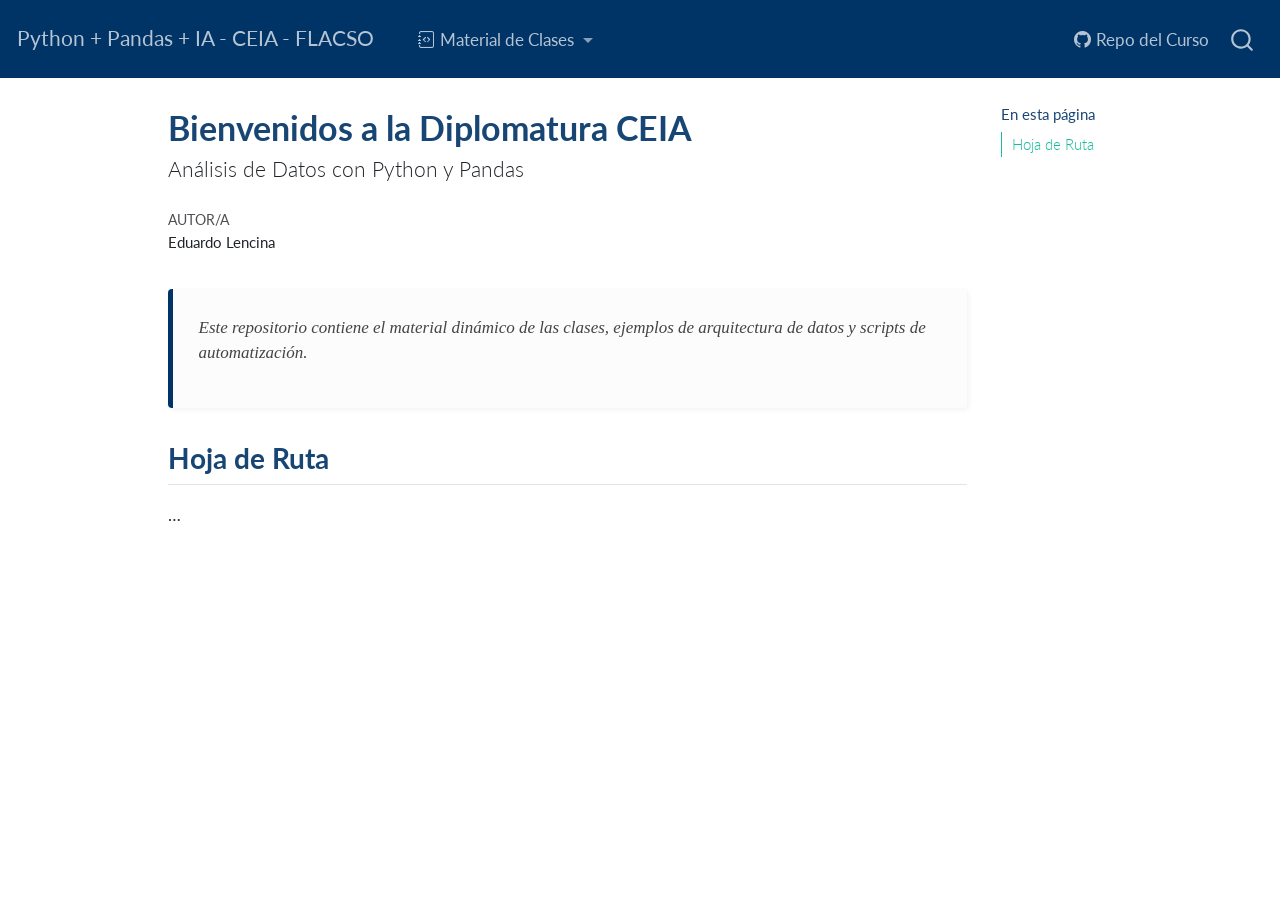
==== docs/index.html @ 20882b73 "feat: setup inicial unificado y limpio" ====
<!DOCTYPE html>
<html xmlns="http://www.w3.org/1999/xhtml" lang="es" xml:lang="es"><head>

<meta charset="utf-8">
<meta name="generator" content="quarto-1.3.450">

<meta name="viewport" content="width=device-width, initial-scale=1.0, user-scalable=yes">

<meta name="author" content="Eduardo Lencina">

<title>Python + Pandas + IA - CEIA - FLACSO - Bienvenidos a la Diplomatura CEIA</title>
<style>
code{white-space: pre-wrap;}
span.smallcaps{font-variant: small-caps;}
div.columns{display: flex; gap: min(4vw, 1.5em);}
div.column{flex: auto; overflow-x: auto;}
div.hanging-indent{margin-left: 1.5em; text-indent: -1.5em;}
ul.task-list{list-style: none;}
ul.task-list li input[type="checkbox"] {
  width: 0.8em;
  margin: 0 0.8em 0.2em -1em; /* quarto-specific, see https://github.com/quarto-dev/quarto-cli/issues/4556 */ 
  vertical-align: middle;
}
</style>


<script src="site_libs/quarto-nav/quarto-nav.js"></script>
<script src="site_libs/quarto-nav/headroom.min.js"></script>
<script src="site_libs/clipboard/clipboard.min.js"></script>
<script src="site_libs/quarto-search/autocomplete.umd.js"></script>
<script src="site_libs/quarto-search/fuse.min.js"></script>
<script src="site_libs/quarto-search/quarto-search.js"></script>
<meta name="quarto:offset" content="./">
<script src="site_libs/quarto-html/quarto.js"></script>
<script src="site_libs/quarto-html/popper.min.js"></script>
<script src="site_libs/quarto-html/tippy.umd.min.js"></script>
<script src="site_libs/quarto-html/anchor.min.js"></script>
<link href="site_libs/quarto-html/tippy.css" rel="stylesheet">
<link href="site_libs/quarto-html/quarto-syntax-highlighting.css" rel="stylesheet" id="quarto-text-highlighting-styles">
<script src="site_libs/bootstrap/bootstrap.min.js"></script>
<link href="site_libs/bootstrap/bootstrap-icons.css" rel="stylesheet">
<link href="site_libs/bootstrap/bootstrap.min.css" rel="stylesheet" id="quarto-bootstrap" data-mode="light">
<script id="quarto-search-options" type="application/json">{
  "location": "navbar",
  "copy-button": false,
  "collapse-after": 3,
  "panel-placement": "end",
  "type": "overlay",
  "limit": 20,
  "language": {
    "search-no-results-text": "Sin resultados",
    "search-matching-documents-text": "documentos encontrados",
    "search-copy-link-title": "Copiar el enlace en la búsqueda",
    "search-hide-matches-text": "Ocultar resultados adicionales",
    "search-more-match-text": "resultado adicional en este documento",
    "search-more-matches-text": "resultados adicionales en este documento",
    "search-clear-button-title": "Borrar",
    "search-detached-cancel-button-title": "Cancelar",
    "search-submit-button-title": "Enviar",
    "search-label": "Buscar"
  }
}</script>


<link rel="stylesheet" href="styles.css">
</head>

<body class="nav-fixed">

<div id="quarto-search-results"></div>
  <header id="quarto-header" class="headroom fixed-top">
    <nav class="navbar navbar-expand-lg navbar-dark ">
      <div class="navbar-container container-fluid">
      <div class="navbar-brand-container">
    <a class="navbar-brand" href="./index.html">
    <span class="navbar-title">Python + Pandas + IA - CEIA - FLACSO</span>
    </a>
  </div>
            <div id="quarto-search" class="" title="Buscar"></div>
          <button class="navbar-toggler" type="button" data-bs-toggle="collapse" data-bs-target="#navbarCollapse" aria-controls="navbarCollapse" aria-expanded="false" aria-label="Navegación de palanca" onclick="if (window.quartoToggleHeadroom) { window.quartoToggleHeadroom(); }">
  <span class="navbar-toggler-icon"></span>
</button>
          <div class="collapse navbar-collapse" id="navbarCollapse">
            <ul class="navbar-nav navbar-nav-scroll me-auto">
  <li class="nav-item dropdown ">
    <a class="nav-link dropdown-toggle" href="#" id="nav-menu-material-de-clases" role="button" data-bs-toggle="dropdown" aria-expanded="false" rel="" target="">
      <i class="bi bi-journal-code" role="img">
</i> 
 <span class="menu-text">Material de Clases</span>
    </a>
    <ul class="dropdown-menu" aria-labelledby="nav-menu-material-de-clases">    
        <li>
    <a class="dropdown-item" href="./clase_01.html" rel="" target="">
 <span class="dropdown-text">Clase 01: El Ecosistema</span></a>
  </li>  
        <li>
    <a class="dropdown-item" href="./clase_02.html" rel="" target="">
 <span class="dropdown-text">Clase 02: Python + Pandas</span></a>
  </li>  
        <li>
    <a class="dropdown-item" href="./clase_03.html" rel="" target="">
 <span class="dropdown-text">Clase 03: Selección de Datos</span></a>
  </li>  
        <li>
    <a class="dropdown-item" href="./clase_04.html" rel="" target="">
 <span class="dropdown-text">Clase 04: Split-Apply-Combine</span></a>
  </li>  
        <li>
    <a class="dropdown-item" href="./clase_05.html" rel="" target="">
 <span class="dropdown-text">Clase 05: Ponderación</span></a>
  </li>  
    </ul>
  </li>
</ul>
            <ul class="navbar-nav navbar-nav-scroll ms-auto">
  <li class="nav-item">
    <a class="nav-link" href="https://github.com/EduardoQuantum/CeiaFlacso" rel="" target=""><i class="bi bi-github" role="img">
</i> 
 <span class="menu-text">Repo del Curso</span></a>
  </li>  
</ul>
            <div class="quarto-navbar-tools">
</div>
          </div> <!-- /navcollapse -->
      </div> <!-- /container-fluid -->
    </nav>
</header>
<!-- content -->
<div id="quarto-content" class="quarto-container page-columns page-rows-contents page-layout-article page-navbar">
<!-- sidebar -->
<!-- margin-sidebar -->
    <div id="quarto-margin-sidebar" class="sidebar margin-sidebar">
        <nav id="TOC" role="doc-toc" class="toc-active">
    <h2 id="toc-title">En esta página</h2>
   
  <ul>
  <li><a href="#hoja-de-ruta" id="toc-hoja-de-ruta" class="nav-link active" data-scroll-target="#hoja-de-ruta">Hoja de Ruta</a></li>
  </ul>
</nav>
    </div>
<!-- main -->
<main class="content" id="quarto-document-content">

<header id="title-block-header" class="quarto-title-block default">
<div class="quarto-title">
<h1 class="title">Bienvenidos a la Diplomatura CEIA</h1>
<p class="subtitle lead">Análisis de Datos con Python y Pandas</p>
</div>



<div class="quarto-title-meta">

    <div>
    <div class="quarto-title-meta-heading">Autor/a</div>
    <div class="quarto-title-meta-contents">
             <p>Eduardo Lencina </p>
          </div>
  </div>
    
  
    
  </div>
  

</header>

<div class="gray-italic-box">
<p>Este repositorio contiene el material dinámico de las clases, ejemplos de arquitectura de datos y scripts de automatización.</p>
</div>
<section id="hoja-de-ruta" class="level2">
<h2 class="anchored" data-anchor-id="hoja-de-ruta">Hoja de Ruta</h2>
<p>…</p>


</section>

</main> <!-- /main -->
<script id="quarto-html-after-body" type="application/javascript">
window.document.addEventListener("DOMContentLoaded", function (event) {
  const toggleBodyColorMode = (bsSheetEl) => {
    const mode = bsSheetEl.getAttribute("data-mode");
    const bodyEl = window.document.querySelector("body");
    if (mode === "dark") {
      bodyEl.classList.add("quarto-dark");
      bodyEl.classList.remove("quarto-light");
    } else {
      bodyEl.classList.add("quarto-light");
      bodyEl.classList.remove("quarto-dark");
    }
  }
  const toggleBodyColorPrimary = () => {
    const bsSheetEl = window.document.querySelector("link#quarto-bootstrap");
    if (bsSheetEl) {
      toggleBodyColorMode(bsSheetEl);
    }
  }
  toggleBodyColorPrimary();  
  const icon = "";
  const anchorJS = new window.AnchorJS();
  anchorJS.options = {
    placement: 'right',
    icon: icon
  };
  anchorJS.add('.anchored');
  const isCodeAnnotation = (el) => {
    for (const clz of el.classList) {
      if (clz.startsWith('code-annotation-')) {                     
        return true;
      }
    }
    return false;
  }
  const clipboard = new window.ClipboardJS('.code-copy-button', {
    text: function(trigger) {
      const codeEl = trigger.previousElementSibling.cloneNode(true);
      for (const childEl of codeEl.children) {
        if (isCodeAnnotation(childEl)) {
          childEl.remove();
        }
      }
      return codeEl.innerText;
    }
  });
  clipboard.on('success', function(e) {
    // button target
    const button = e.trigger;
    // don't keep focus
    button.blur();
    // flash "checked"
    button.classList.add('code-copy-button-checked');
    var currentTitle = button.getAttribute("title");
    button.setAttribute("title", "Copiado");
    let tooltip;
    if (window.bootstrap) {
      button.setAttribute("data-bs-toggle", "tooltip");
      button.setAttribute("data-bs-placement", "left");
      button.setAttribute("data-bs-title", "Copiado");
      tooltip = new bootstrap.Tooltip(button, 
        { trigger: "manual", 
          customClass: "code-copy-button-tooltip",
          offset: [0, -8]});
      tooltip.show();    
    }
    setTimeout(function() {
      if (tooltip) {
        tooltip.hide();
        button.removeAttribute("data-bs-title");
        button.removeAttribute("data-bs-toggle");
        button.removeAttribute("data-bs-placement");
      }
      button.setAttribute("title", currentTitle);
      button.classList.remove('code-copy-button-checked');
    }, 1000);
    // clear code selection
    e.clearSelection();
  });
  function tippyHover(el, contentFn) {
    const config = {
      allowHTML: true,
      content: contentFn,
      maxWidth: 500,
      delay: 100,
      arrow: false,
      appendTo: function(el) {
          return el.parentElement;
      },
      interactive: true,
      interactiveBorder: 10,
      theme: 'quarto',
      placement: 'bottom-start'
    };
    window.tippy(el, config); 
  }
  const noterefs = window.document.querySelectorAll('a[role="doc-noteref"]');
  for (var i=0; i<noterefs.length; i++) {
    const ref = noterefs[i];
    tippyHover(ref, function() {
      // use id or data attribute instead here
      let href = ref.getAttribute('data-footnote-href') || ref.getAttribute('href');
      try { href = new URL(href).hash; } catch {}
      const id = href.replace(/^#\/?/, "");
      const note = window.document.getElementById(id);
      return note.innerHTML;
    });
  }
      let selectedAnnoteEl;
      const selectorForAnnotation = ( cell, annotation) => {
        let cellAttr = 'data-code-cell="' + cell + '"';
        let lineAttr = 'data-code-annotation="' +  annotation + '"';
        const selector = 'span[' + cellAttr + '][' + lineAttr + ']';
        return selector;
      }
      const selectCodeLines = (annoteEl) => {
        const doc = window.document;
        const targetCell = annoteEl.getAttribute("data-target-cell");
        const targetAnnotation = annoteEl.getAttribute("data-target-annotation");
        const annoteSpan = window.document.querySelector(selectorForAnnotation(targetCell, targetAnnotation));
        const lines = annoteSpan.getAttribute("data-code-lines").split(",");
        const lineIds = lines.map((line) => {
          return targetCell + "-" + line;
        })
        let top = null;
        let height = null;
        let parent = null;
        if (lineIds.length > 0) {
            //compute the position of the single el (top and bottom and make a div)
            const el = window.document.getElementById(lineIds[0]);
            top = el.offsetTop;
            height = el.offsetHeight;
            parent = el.parentElement.parentElement;
          if (lineIds.length > 1) {
            const lastEl = window.document.getElementById(lineIds[lineIds.length - 1]);
            const bottom = lastEl.offsetTop + lastEl.offsetHeight;
            height = bottom - top;
          }
          if (top !== null && height !== null && parent !== null) {
            // cook up a div (if necessary) and position it 
            let div = window.document.getElementById("code-annotation-line-highlight");
            if (div === null) {
              div = window.document.createElement("div");
              div.setAttribute("id", "code-annotation-line-highlight");
              div.style.position = 'absolute';
              parent.appendChild(div);
            }
            div.style.top = top - 2 + "px";
            div.style.height = height + 4 + "px";
            let gutterDiv = window.document.getElementById("code-annotation-line-highlight-gutter");
            if (gutterDiv === null) {
              gutterDiv = window.document.createElement("div");
              gutterDiv.setAttribute("id", "code-annotation-line-highlight-gutter");
              gutterDiv.style.position = 'absolute';
              const codeCell = window.document.getElementById(targetCell);
              const gutter = codeCell.querySelector('.code-annotation-gutter');
              gutter.appendChild(gutterDiv);
            }
            gutterDiv.style.top = top - 2 + "px";
            gutterDiv.style.height = height + 4 + "px";
          }
          selectedAnnoteEl = annoteEl;
        }
      };
      const unselectCodeLines = () => {
        const elementsIds = ["code-annotation-line-highlight", "code-annotation-line-highlight-gutter"];
        elementsIds.forEach((elId) => {
          const div = window.document.getElementById(elId);
          if (div) {
            div.remove();
          }
        });
        selectedAnnoteEl = undefined;
      };
      // Attach click handler to the DT
      const annoteDls = window.document.querySelectorAll('dt[data-target-cell]');
      for (const annoteDlNode of annoteDls) {
        annoteDlNode.addEventListener('click', (event) => {
          const clickedEl = event.target;
          if (clickedEl !== selectedAnnoteEl) {
            unselectCodeLines();
            const activeEl = window.document.querySelector('dt[data-target-cell].code-annotation-active');
            if (activeEl) {
              activeEl.classList.remove('code-annotation-active');
            }
            selectCodeLines(clickedEl);
            clickedEl.classList.add('code-annotation-active');
          } else {
            // Unselect the line
            unselectCodeLines();
            clickedEl.classList.remove('code-annotation-active');
          }
        });
      }
  const findCites = (el) => {
    const parentEl = el.parentElement;
    if (parentEl) {
      const cites = parentEl.dataset.cites;
      if (cites) {
        return {
          el,
          cites: cites.split(' ')
        };
      } else {
        return findCites(el.parentElement)
      }
    } else {
      return undefined;
    }
  };
  var bibliorefs = window.document.querySelectorAll('a[role="doc-biblioref"]');
  for (var i=0; i<bibliorefs.length; i++) {
    const ref = bibliorefs[i];
    const citeInfo = findCites(ref);
    if (citeInfo) {
      tippyHover(citeInfo.el, function() {
        var popup = window.document.createElement('div');
        citeInfo.cites.forEach(function(cite) {
          var citeDiv = window.document.createElement('div');
          citeDiv.classList.add('hanging-indent');
          citeDiv.classList.add('csl-entry');
          var biblioDiv = window.document.getElementById('ref-' + cite);
          if (biblioDiv) {
            citeDiv.innerHTML = biblioDiv.innerHTML;
          }
          popup.appendChild(citeDiv);
        });
        return popup.innerHTML;
      });
    }
  }
});
</script>
</div> <!-- /content -->



</body></html>
---- docs/site_libs/quarto-html/tippy.css ----
.tippy-box[data-animation=fade][data-state=hidden]{opacity:0}[data-tippy-root]{max-width:calc(100vw - 10px)}.tippy-box{position:relative;background-color:#333;color:#fff;border-radius:4px;font-size:14px;line-height:1.4;white-space:normal;outline:0;transition-property:transform,visibility,opacity}.tippy-box[data-placement^=top]>.tippy-arrow{bottom:0}.tippy-box[data-placement^=top]>.tippy-arrow:before{bottom:-7px;left:0;border-width:8px 8px 0;border-top-color:initial;transform-origin:center top}.tippy-box[data-placement^=bottom]>.tippy-arrow{top:0}.tippy-box[data-placement^=bottom]>.tippy-arrow:before{top:-7px;left:0;border-width:0 8px 8px;border-bottom-color:initial;transform-origin:center bottom}.tippy-box[data-placement^=left]>.tippy-arrow{right:0}.tippy-box[data-placement^=left]>.tippy-arrow:before{border-width:8px 0 8px 8px;border-left-color:initial;right:-7px;transform-origin:center left}.tippy-box[data-placement^=right]>.tippy-arrow{left:0}.tippy-box[data-placement^=right]>.tippy-arrow:before{left:-7px;border-width:8px 8px 8px 0;border-right-color:initial;transform-origin:center right}.tippy-box[data-inertia][data-state=visible]{transition-timing-function:cubic-bezier(.54,1.5,.38,1.11)}.tippy-arrow{width:16px;height:16px;color:#333}.tippy-arrow:before{content:"";position:absolute;border-color:transparent;border-style:solid}.tippy-content{position:relative;padding:5px 9px;z-index:1}
---- docs/site_libs/quarto-html/quarto-syntax-highlighting.css ----
/* quarto syntax highlight colors */
:root {
  --quarto-hl-ot-color: #003B4F;
  --quarto-hl-at-color: #657422;
  --quarto-hl-ss-color: #20794D;
  --quarto-hl-an-color: #5E5E5E;
  --quarto-hl-fu-color: #4758AB;
  --quarto-hl-st-color: #20794D;
  --quarto-hl-cf-color: #003B4F;
  --quarto-hl-op-color: #5E5E5E;
  --quarto-hl-er-color: #AD0000;
  --quarto-hl-bn-color: #AD0000;
  --quarto-hl-al-color: #AD0000;
  --quarto-hl-va-color: #111111;
  --quarto-hl-bu-color: inherit;
  --quarto-hl-ex-color: inherit;
  --quarto-hl-pp-color: #AD0000;
  --quarto-hl-in-color: #5E5E5E;
  --quarto-hl-vs-color: #20794D;
  --quarto-hl-wa-color: #5E5E5E;
  --quarto-hl-do-color: #5E5E5E;
  --quarto-hl-im-color: #00769E;
  --quarto-hl-ch-color: #20794D;
  --quarto-hl-dt-color: #AD0000;
  --quarto-hl-fl-color: #AD0000;
  --quarto-hl-co-color: #5E5E5E;
  --quarto-hl-cv-color: #5E5E5E;
  --quarto-hl-cn-color: #8f5902;
  --quarto-hl-sc-color: #5E5E5E;
  --quarto-hl-dv-color: #AD0000;
  --quarto-hl-kw-color: #003B4F;
}

/* other quarto variables */
:root {
  --quarto-font-monospace: SFMono-Regular, Menlo, Monaco, Consolas, "Liberation Mono", "Courier New", monospace;
}

pre > code.sourceCode > span {
  color: #003B4F;
}

code span {
  color: #003B4F;
}

code.sourceCode > span {
  color: #003B4F;
}

div.sourceCode,
div.sourceCode pre.sourceCode {
  color: #003B4F;
}

code span.ot {
  color: #003B4F;
  font-style: inherit;
}

code span.at {
  color: #657422;
  font-style: inherit;
}

code span.ss {
  color: #20794D;
  font-style: inherit;
}

code span.an {
  color: #5E5E5E;
  font-style: inherit;
}

code span.fu {
  color: #4758AB;
  font-style: inherit;
}

code span.st {
  color: #20794D;
  font-style: inherit;
}

code span.cf {
  color: #003B4F;
  font-style: inherit;
}

code span.op {
  color: #5E5E5E;
  font-style: inherit;
}

code span.er {
  color: #AD0000;
  font-style: inherit;
}

code span.bn {
  color: #AD0000;
  font-style: inherit;
}

code span.al {
  color: #AD0000;
  font-style: inherit;
}

code span.va {
  color: #111111;
  font-style: inherit;
}

code span.bu {
  font-style: inherit;
}

code span.ex {
  font-style: inherit;
}

code span.pp {
  color: #AD0000;
  font-style: inherit;
}

code span.in {
  color: #5E5E5E;
  font-style: inherit;
}

code span.vs {
  color: #20794D;
  font-style: inherit;
}

code span.wa {
  color: #5E5E5E;
  font-style: italic;
}

code span.do {
  color: #5E5E5E;
  font-style: italic;
}

code span.im {
  color: #00769E;
  font-style: inherit;
}

code span.ch {
  color: #20794D;
  font-style: inherit;
}

code span.dt {
  color: #AD0000;
  font-style: inherit;
}

code span.fl {
  color: #AD0000;
  font-style: inherit;
}

code span.co {
  color: #5E5E5E;
  font-style: inherit;
}

code span.cv {
  color: #5E5E5E;
  font-style: italic;
}

code span.cn {
  color: #8f5902;
  font-style: inherit;
}

code span.sc {
  color: #5E5E5E;
  font-style: inherit;
}

code span.dv {
  color: #AD0000;
  font-style: inherit;
}

code span.kw {
  color: #003B4F;
  font-style: inherit;
}

.prevent-inlining {
  content: "</";
}

/*# sourceMappingURL=debc5d5d77c3f9108843748ff7464032.css.map */
---- docs/styles.css ----
/* =========================================================
   ESTILOS CEIA-FLACSO (VERSIÓN SIN BANNER)
   ========================================================= */

/* 1. ESTRUCTURA Y TIPOGRAFÍA */
body {
    padding-top: 20px; /* Espacio extra al quitar el banner */
}

h1, h2, h3, h4 {
    color: #003366 !important;
    font-weight: 700;
}

/* Enlaces con hover sutil */
a {
    color: #003366;
    text-decoration: none;
    transition: 0.3s;
}

a:hover {
    color: #0056b3;
    text-decoration: underline;
}

/* 2. OPTIMIZACIÓN PARA PANDAS (ANCHO TOTAL) */
/* Esto permite que los DataFrames respiren y no tengan scroll innecesario */
.cell-output-display table {
    width: 100% !important;
    margin: 1em 0;
    border-collapse: collapse;
}

/* 3. ZONA DE PROMPT (IA) */
.gray-italic-box {
    background-color: #fcfcfc;
    border-left: 5px solid #003366; /* Cambiado a azul para consistencia */
    padding: 1.5em;
    font-style: italic;
    color: #444;
    margin: 2em 0;
    border-radius: 4px;
    font-family: 'Georgia', serif;
    box-shadow: 2px 2px 5px rgba(0,0,0,0.05);
}

/* 4. EL MONITOR (ÁMBAR RETRO) - TU MARCA REGISTRADA */
.monitor-box {
    background-color: #000000 !important;
    padding: 15px;
    border-radius: 8px;
    margin: 20px 0;
    border-left: 8px solid #ffcc00;
    box-shadow: 0 4px 10px rgba(0,0,0,0.3);
}

.monitor-box pre, .monitor-box code, .monitor-box .sourceCode {
    background-color: #000000 !important;
    color: #ffcc00 !important;
    font-family: 'Fira Code', 'Consolas', monospace !important; /* Fira Code es ideal para Python */
}

/* Comentarios en verde neón */
.monitor-box span.co, .monitor-box span.st {
    color: #00ff00 !important;
}

/* 5. AJUSTES DE CÓDIGO ESTÁNDAR */
.cell-code {
    background-color: #f8f9fa !important;
    border: 1px solid #e9ecef;
    border-radius: 6px;
}

/* Estilo del botón de copiar para que no desentone */
.quarto-copy-button {
    background-color: #003366 !important;
    border-radius: 4px;
}
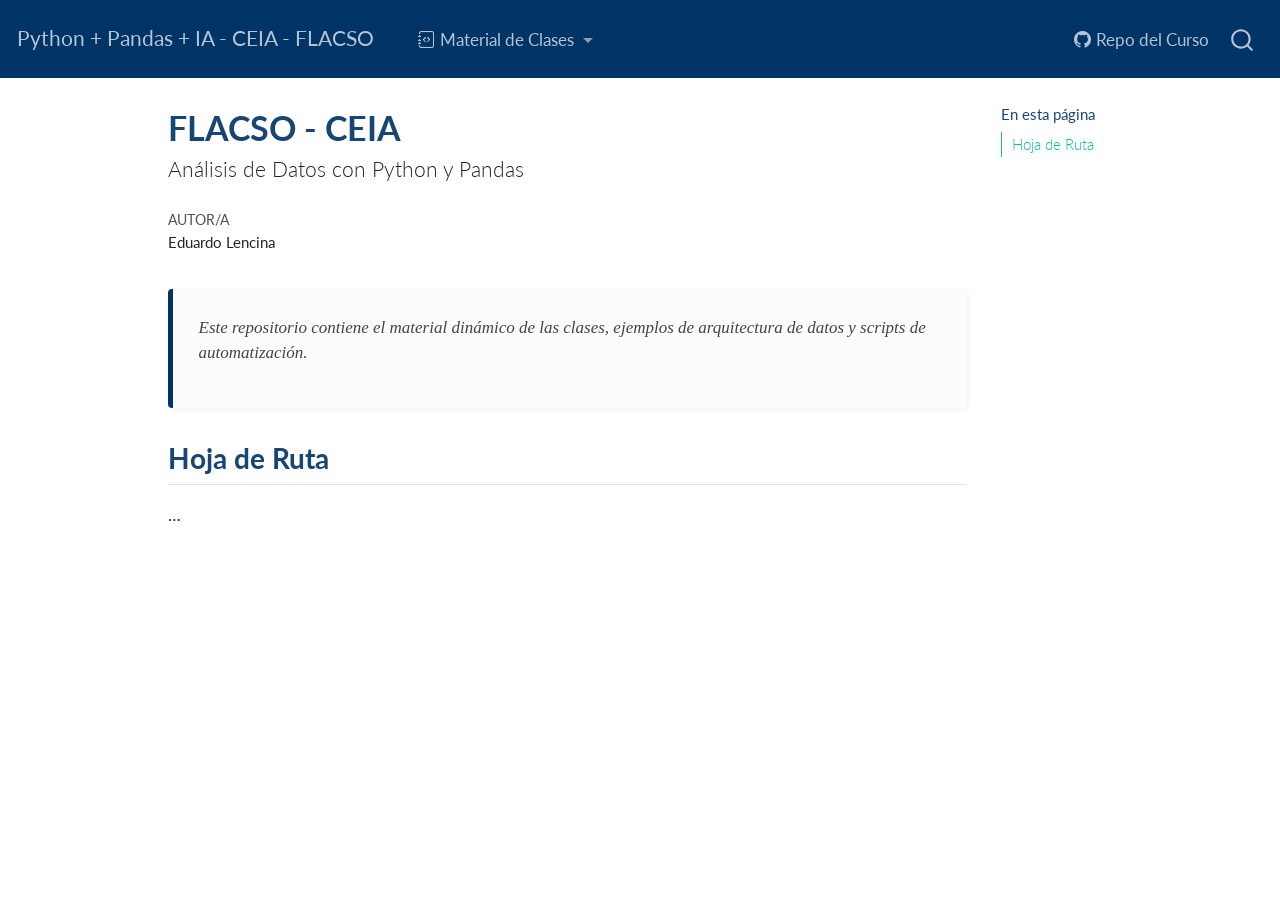
==== commit f7dff2a4: "prueba" ====
--- a/docs/index.html
+++ b/docs/index.html
@@ -8,7 +8,7 @@
 
 <meta name="author" content="Eduardo Lencina">
 
-<title>Python + Pandas + IA - CEIA - FLACSO - Bienvenidos a la Diplomatura CEIA</title>
+<title>Python + Pandas + IA - CEIA - FLACSO - FLACSO - CEIA</title>
 <style>
 code{white-space: pre-wrap;}
 span.smallcaps{font-variant: small-caps;}
@@ -105,10 +105,6 @@
     <a class="dropdown-item" href="./clase_04.html" rel="" target="">
  <span class="dropdown-text">Clase 04: Split-Apply-Combine</span></a>
   </li>  
-        <li>
-    <a class="dropdown-item" href="./clase_05.html" rel="" target="">
- <span class="dropdown-text">Clase 05: Ponderación</span></a>
-  </li>  
     </ul>
   </li>
 </ul>
@@ -143,7 +139,7 @@
 
 <header id="title-block-header" class="quarto-title-block default">
 <div class="quarto-title">
-<h1 class="title">Bienvenidos a la Diplomatura CEIA</h1>
+<h1 class="title">FLACSO - CEIA</h1>
 <p class="subtitle lead">Análisis de Datos con Python y Pandas</p>
 </div>
 
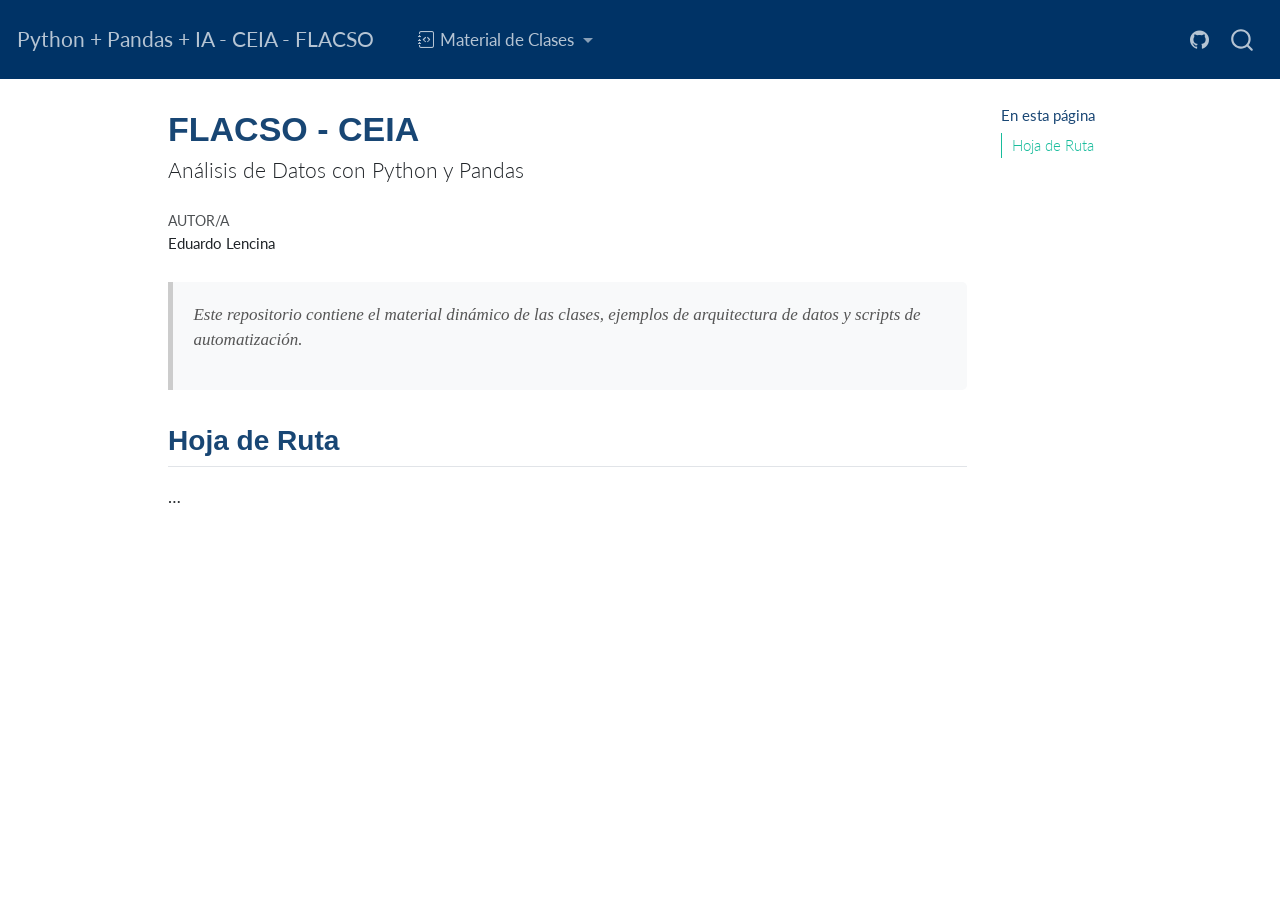
==== commit eb937c58: "Update clases" ====
--- a/docs/index.html
+++ b/docs/index.html
@@ -109,10 +109,10 @@
   </li>
 </ul>
             <ul class="navbar-nav navbar-nav-scroll ms-auto">
-  <li class="nav-item">
-    <a class="nav-link" href="https://github.com/EduardoQuantum/CeiaFlacso" rel="" target=""><i class="bi bi-github" role="img">
+  <li class="nav-item compact">
+    <a class="nav-link" href="https://github.com/EduardoQuantum/CeiaPython.git" rel="" target=""><i class="bi bi-github" role="img" aria-label="GitHub">
 </i> 
- <span class="menu-text">Repo del Curso</span></a>
+ <span class="menu-text"></span></a>
   </li>  
 </ul>
             <div class="quarto-navbar-tools">
--- a/docs/styles.css
+++ b/docs/styles.css
@@ -1,80 +1,98 @@
 /* =========================================================
-   ESTILOS CEIA-FLACSO (VERSIÓN SIN BANNER)
+   ESTILOS DEFINITIVOS CEIA-FLACSO (PROYECTO MULETO)
    ========================================================= */
 
-/* 1. ESTRUCTURA Y TIPOGRAFÍA */
+/* 1. AJUSTES DE ESTRUCTURA (SIN BANNER) */
 body {
-    padding-top: 20px; /* Espacio extra al quitar el banner */
+    padding-top: 20px;
 }
 
 h1, h2, h3, h4 {
     color: #003366 !important;
-    font-weight: 700;
 }
 
-/* Enlaces con hover sutil */
 a {
     color: #003366;
-    text-decoration: none;
-    transition: 0.3s;
 }
 
-a:hover {
-    color: #0056b3;
-    text-decoration: underline;
+/* 2. CAJA DE ATENCIÓN (Callout Important) - Tus reglas originales */
+.callout-important.callout-style-default {
+    border-left-color: #003366 !important;
 }
 
-/* 2. OPTIMIZACIÓN PARA PANDAS (ANCHO TOTAL) */
-/* Esto permite que los DataFrames respiren y no tengan scroll innecesario */
+.callout-important .callout-header {
+    background-color: #003366 !important;
+    color: white !important;
+}
+
+/* 3. ZONA DE PROMPT (IA) - Estilo Muleto */
+.gray-italic-box {
+    background-color: #f8f9fa;
+    border-left: 5px solid #cccccc;
+    padding: 1.2em;
+    font-style: italic;
+    color: #555555;
+    margin: 1.5em 0;
+    border-radius: 0 5px 5px 0;
+    font-family: 'Georgia', serif;
+}
+
+/* 4. EL MONITOR (ESTILO TERMINAL ÁMBAR) */
+.monitor-box {
+    background-color: #000000 !important;
+    padding: 10px 20px;
+    border-radius: 5px;
+    margin-bottom: 20px;
+    border-left: 8px solid #ffcc00;
+}
+
+/* Bloque de código Quarto dentro del monitor */
+.monitor-box .cell-code,
+.monitor-box pre,
+.monitor-box code,
+.monitor-box .sourceCode {
+    background-color: #000000 !important;
+    color: #ffcc00 !important;
+    border: none !important;
+    box-shadow: none !important;
+    font-family: 'Consolas', monospace !important;
+}
+
+/* Verde Neón para comentarios y strings */
+.monitor-box span.co, 
+.monitor-box span.st,
+.monitor-box code .co,
+.monitor-box code .st {
+    color: #00ff00 !important;
+    font-style: italic;
+}
+
+/* Obligar a todos los tokens a ser ámbar para el efecto retro */
+.monitor-box span {
+    color: #ffcc00 !important;
+    background-color: transparent !important;
+}
+
+/* Regla específica para comentarios # */
+.monitor-box span.co {
+    color: #00ff00 !important;
+}
+
+/* 5. AJUSTES DE CAJAS DE CÓDIGO ESTÁNDAR (Fuera del monitor) */
+.cell-code {
+    background-color: #f4f4f4 !important;
+    border: 1px solid #ddd;
+    border-radius: 5px;
+}
+
+.quarto-copy-button {
+    background-color: #003366 !important;
+    color: white !important;
+}
+
+/* 6. OPTIMIZACIÓN DE TABLAS PANDAS (Ancho total) */
 .cell-output-display table {
     width: 100% !important;
     margin: 1em 0;
     border-collapse: collapse;
 }
-
-/* 3. ZONA DE PROMPT (IA) */
-.gray-italic-box {
-    background-color: #fcfcfc;
-    border-left: 5px solid #003366; /* Cambiado a azul para consistencia */
-    padding: 1.5em;
-    font-style: italic;
-    color: #444;
-    margin: 2em 0;
-    border-radius: 4px;
-    font-family: 'Georgia', serif;
-    box-shadow: 2px 2px 5px rgba(0,0,0,0.05);
-}
-
-/* 4. EL MONITOR (ÁMBAR RETRO) - TU MARCA REGISTRADA */
-.monitor-box {
-    background-color: #000000 !important;
-    padding: 15px;
-    border-radius: 8px;
-    margin: 20px 0;
-    border-left: 8px solid #ffcc00;
-    box-shadow: 0 4px 10px rgba(0,0,0,0.3);
-}
-
-.monitor-box pre, .monitor-box code, .monitor-box .sourceCode {
-    background-color: #000000 !important;
-    color: #ffcc00 !important;
-    font-family: 'Fira Code', 'Consolas', monospace !important; /* Fira Code es ideal para Python */
-}
-
-/* Comentarios en verde neón */
-.monitor-box span.co, .monitor-box span.st {
-    color: #00ff00 !important;
-}
-
-/* 5. AJUSTES DE CÓDIGO ESTÁNDAR */
-.cell-code {
-    background-color: #f8f9fa !important;
-    border: 1px solid #e9ecef;
-    border-radius: 6px;
-}
-
-/* Estilo del botón de copiar para que no desentone */
-.quarto-copy-button {
-    background-color: #003366 !important;
-    border-radius: 4px;
-}
